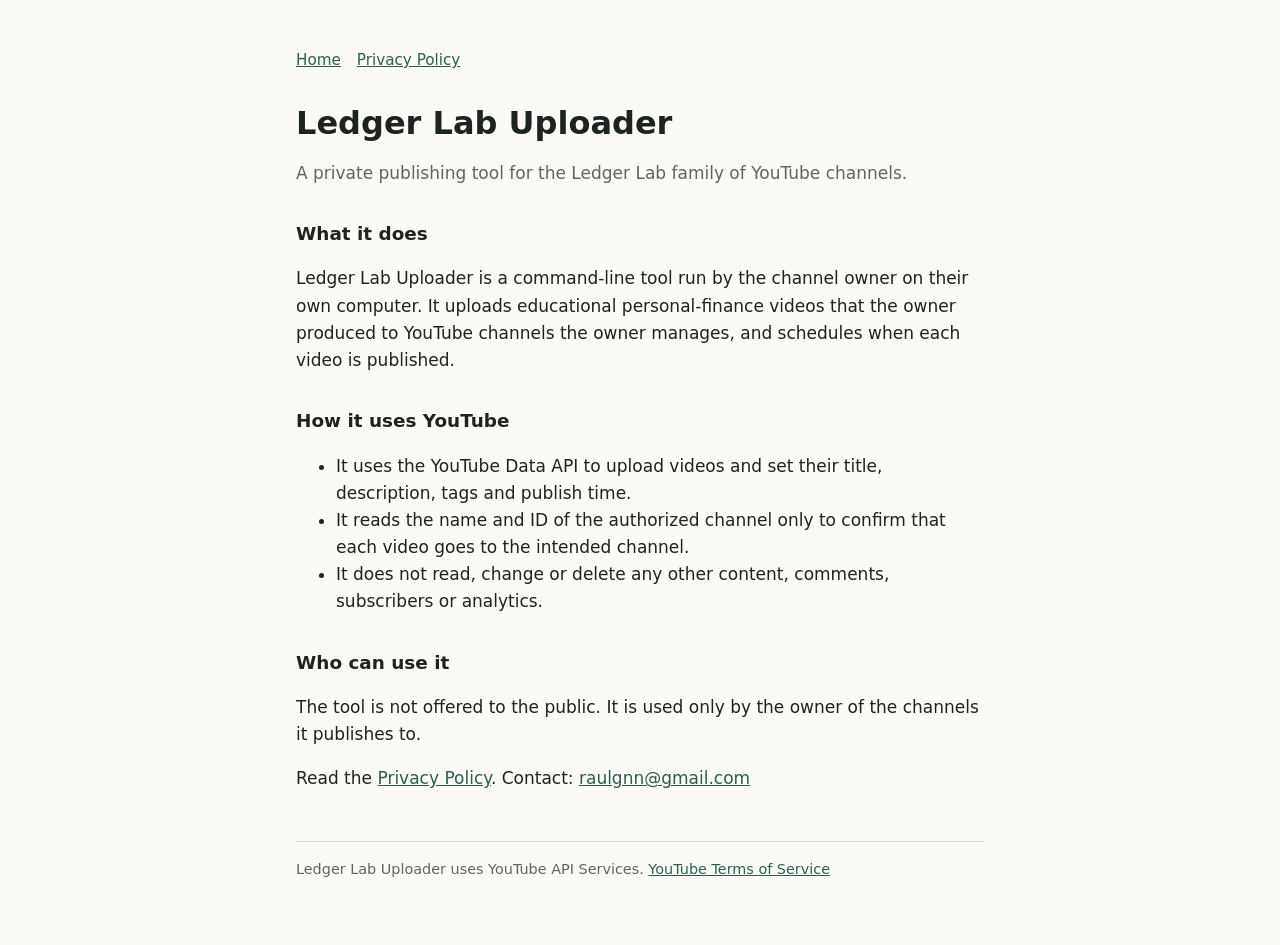
==== index.html @ 3185451a "Homepage and privacy policy for Ledger Lab Uploader Claude-Session: https://claude.ai/code/session_0" ====
<!doctype html>
<html lang="en">
<head>
<meta charset="utf-8">
<meta name="viewport" content="width=device-width, initial-scale=1">
<title>Ledger Lab Uploader</title>
<link rel="stylesheet" href="style.css">
</head>
<body>
<main>
<nav><a href="./">Home</a><a href="privacy.html">Privacy Policy</a></nav>
<h1>Ledger Lab Uploader</h1>
<p class="muted">A private publishing tool for the Ledger Lab family of YouTube channels.</p>

<h2>What it does</h2>
<p>Ledger Lab Uploader is a command-line tool run by the channel owner on their own computer. It uploads
educational personal-finance videos that the owner produced to YouTube channels the owner manages, and
schedules when each video is published.</p>

<h2>How it uses YouTube</h2>
<ul>
<li>It uses the YouTube Data API to upload videos and set their title, description, tags and publish time.</li>
<li>It reads the name and ID of the authorized channel only to confirm that each video goes to the intended channel.</li>
<li>It does not read, change or delete any other content, comments, subscribers or analytics.</li>
</ul>

<h2>Who can use it</h2>
<p>The tool is not offered to the public. It is used only by the owner of the channels it publishes to.</p>

<p>Read the <a href="privacy.html">Privacy Policy</a>. Contact: <a href="mailto:raulgnn@gmail.com">raulgnn@gmail.com</a></p>

<footer>Ledger Lab Uploader uses YouTube API Services. <a href="https://www.youtube.com/t/terms">YouTube Terms of Service</a></footer>
</main>
</body>
</html>
---- style.css ----
:root{--bg:#fbfaf7;--ink:#1d2320;--muted:#5f665f;--accent:#2f5d50;--rule:#e2ddd2}
@media (prefers-color-scheme:dark){:root{--bg:#121513;--ink:#e9ece7;--muted:#9aa39b;--accent:#7cc3ad;--rule:#2a302c}}
*{box-sizing:border-box}
body{margin:0;background:var(--bg);color:var(--ink);font:17px/1.6 system-ui,-apple-system,"Segoe UI",sans-serif}
main{max-width:720px;margin:0 auto;padding:48px 16px 64px}
h1{font-size:2rem;line-height:1.2;margin:0 0 8px}
h2{font-size:1.15rem;margin:32px 0 8px}
p,li{color:var(--ink)} .muted{color:var(--muted)}
a{color:var(--accent)}
nav{display:flex;gap:16px;margin-bottom:32px;font-size:.95rem}
footer{margin-top:48px;padding-top:16px;border-top:1px solid var(--rule);color:var(--muted);font-size:.9rem}
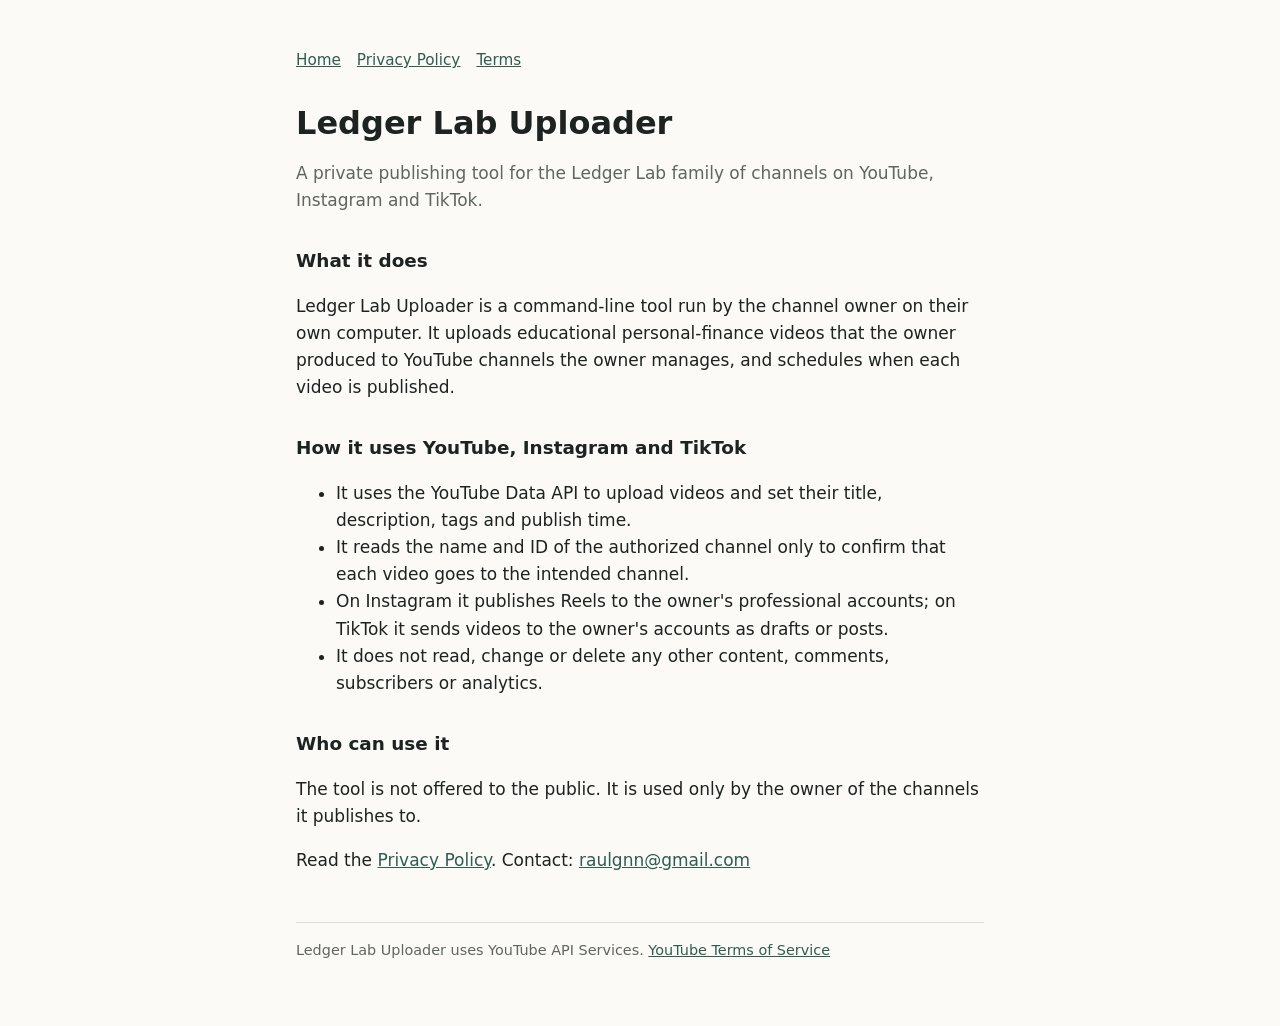
==== commit 369c855f: "Add OAuth callback page, terms, and Instagram/TikTok coverage in the privacy policy Claude-Session: " ====
--- a/index.html
+++ b/index.html
@@ -8,19 +8,20 @@
 </head>
 <body>
 <main>
-<nav><a href="./">Home</a><a href="privacy.html">Privacy Policy</a></nav>
+<nav><a href="./">Home</a><a href="privacy.html">Privacy Policy</a><a href="terms.html">Terms</a></nav>
 <h1>Ledger Lab Uploader</h1>
-<p class="muted">A private publishing tool for the Ledger Lab family of YouTube channels.</p>
+<p class="muted">A private publishing tool for the Ledger Lab family of channels on YouTube, Instagram and TikTok.</p>
 
 <h2>What it does</h2>
 <p>Ledger Lab Uploader is a command-line tool run by the channel owner on their own computer. It uploads
 educational personal-finance videos that the owner produced to YouTube channels the owner manages, and
 schedules when each video is published.</p>
 
-<h2>How it uses YouTube</h2>
+<h2>How it uses YouTube, Instagram and TikTok</h2>
 <ul>
 <li>It uses the YouTube Data API to upload videos and set their title, description, tags and publish time.</li>
 <li>It reads the name and ID of the authorized channel only to confirm that each video goes to the intended channel.</li>
+<li>On Instagram it publishes Reels to the owner's professional accounts; on TikTok it sends videos to the owner's accounts as drafts or posts.</li>
 <li>It does not read, change or delete any other content, comments, subscribers or analytics.</li>
 </ul>
 
